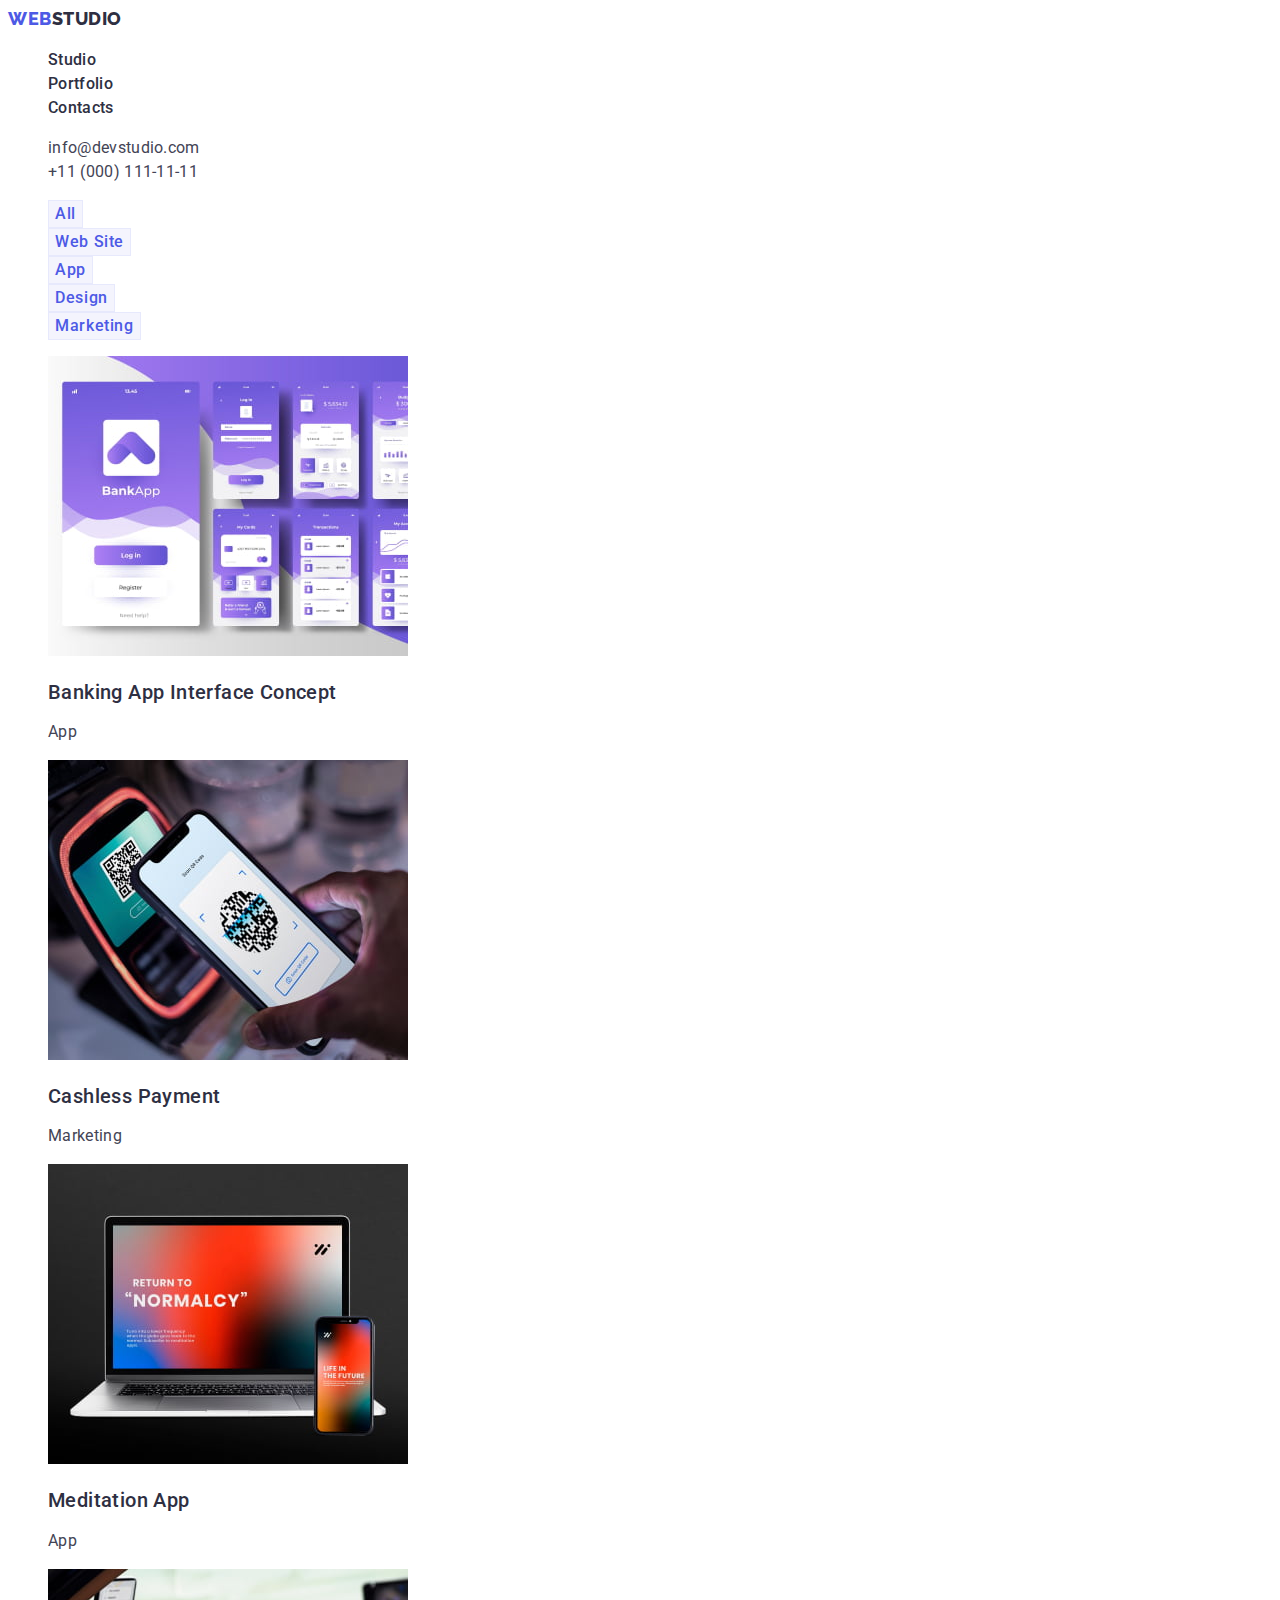
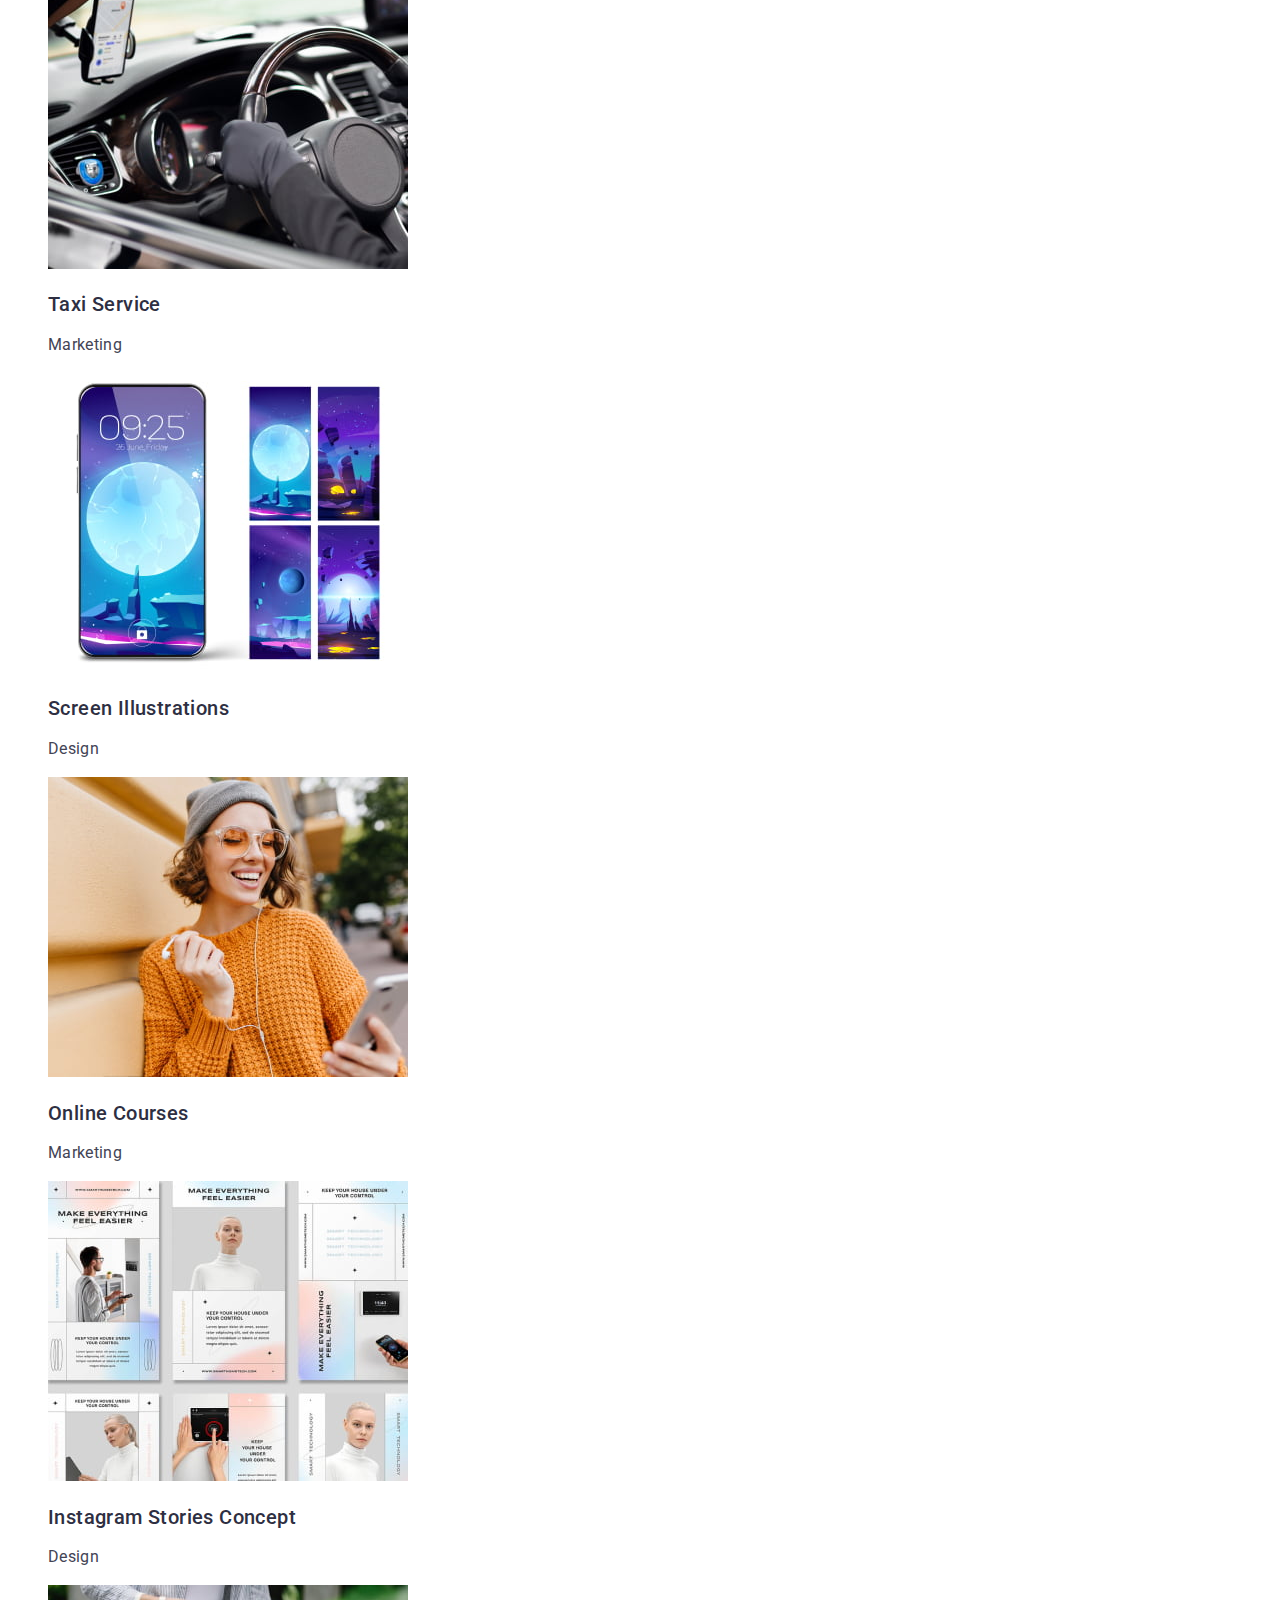
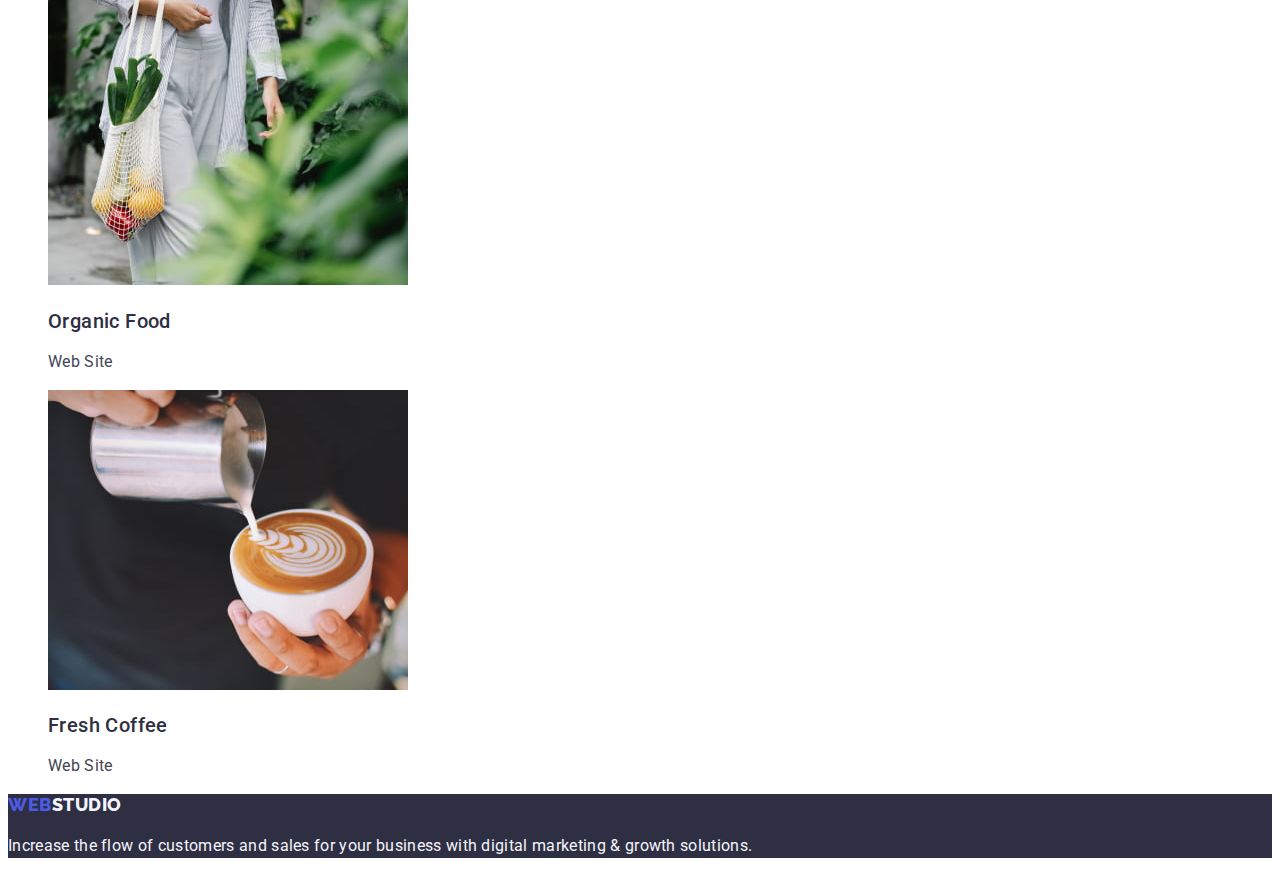
==== portfolio.html @ a61b1b6b "Initial commit" ====
<!DOCTYPE html>
<html lang="en">
  <head>
    <meta charset="UTF-8" />
    <link rel="preconnect" href="https://fonts.googleapis.com" />
    <link rel="preconnect" href="https://fonts.gstatic.com" crossorigin />
    <link
      href="https://fonts.googleapis.com/css2?family=Raleway:wght@800&family=Roboto:wght@400;500;700;900&display=swap"
      rel="stylesheet"
    />
    <link rel="stylesheet" href="./css/styles.css" />
    <title>Portfolio</title>
  </head>
  <body>
    <header class="top-line">
      <!--Top pannel-->
      <nav>
        <a class="logo link" href="./index.html"
          >Web<span class="nav-logo-span">Studio</span></a
        >
        <ul class="list">
          <li>
            <a class="nav-menu link" href="./index.html">Studio</a>
          </li>
          <li>
            <a class="nav-menu link" href="./portfolio.html">Portfolio</a>
          </li>
          <li>
            <a class="nav-menu link" href="">Contacts</a>
          </li>
        </ul>
      </nav>
      <address class="address-style">
        <ul class="list">
          <li>
            <a class="address-text link" href="mailto:info@devstudio.com"
              >info@devstudio.com</a
            >
          </li>
          <li>
            <a class="address-text link" href="tel:+110001111111"
              >+11 (000) 111-11-11</a
            >
          </li>
        </ul>
      </address>
    </header>
    <main>
      <section>
        <h1 hidden>Our Portfolio</h1>
        <!--Filters-->
        <ul class="list">
          <li><button class="filter-button" type="button">All</button></li>
          <li><button class="filter-button" type="button">Web Site</button></li>
          <li><button class="filter-button" type="button">App</button></li>
          <li><button class="filter-button" type="button">Design</button></li>
          <li>
            <button class="filter-button" type="button">Marketing</button>
          </li>
        </ul>
        <!--Portfolio list-->
        <ul class="list">
          <!--Row 1-->
          <li>
            <a class="link" href="">
              <img
                src="./images/portfolio/img-1.jpg"
                alt="purple bank app"
                width="360"
                height="300"
              />
              <h2 class="header-three">Banking App Interface Concept</h2>
              <p class="p-text">App</p>
            </a>
          </li>
          <li>
            <a class="link" href="">
              <img
                src="./images/portfolio/img-2.jpg"
                alt="QRcode reader on smartphone"
                width="360"
                height="300"
              />
              <h2 class="header-three">Cashless Payment</h2>
              <p class="p-text">Marketing</p>
            </a>
          </li>
          <li>
            <a class="link" href="">
              <img
                src="./images/portfolio/img-3.jpg"
                alt="return to normalcy tagline on laptop's and smartphone's screens"
                width="360"
                height="300"
              />
              <h2 class="header-three">Meditation App</h2>
              <p class="p-text">App</p>
            </a>
          </li>
          <!--Row 2-->
          <li>
            <a class="link" href="">
              <img
                src="./images/portfolio/img-4.jpg"
                alt="driving in black gloves"
                width="360"
                height="300"
              />
              <h2 class="header-three">Taxi Service</h2>
              <p class="p-text">Marketing</p>
            </a>
          </li>
          <li>
            <a class="link" href="">
              <img
                src="./images/portfolio/img-5.jpg"
                alt="fantastic screensaver"
                width="360"
                height="300"
              />
              <h2 class="header-three">Screen Illustrations</h2>
              <p class="p-text">Design</p>
            </a>
          </li>
          <li>
            <a class="link" href="">
              <img
                src="./images/portfolio/img-6.jpg"
                alt="pretty woman is listening music from smartphone"
                width="360"
                height="300"
              />
              <h2 class="header-three">Online Courses</h2>
              <p class="p-text">Marketing</p>
            </a>
          </li>
          <!--Row 3-->
          <li>
            <a class="link" href="">
              <img
                src="./images/portfolio/img-7.jpg"
                alt="slides with a woman in white"
                width="360"
                height="300"
              />
              <h2 class="header-three">Instagram Stories Concept</h2>
              <p class="p-text">Design</p>
            </a>
          </li>
          <li>
            <a class="link" href="">
              <img
                src="./images/portfolio/img-8.jpg"
                alt="woman carries a mesh bag with vegetables"
                width="360"
                height="300"
              />
              <h2 class="header-three">Organic Food</h2>
              <p class="p-text">Web Site</p>
            </a>
          </li>
          <li>
            <a class="link" href="">
              <img
                src="./images/portfolio/img-9.jpg"
                alt="pouring cream into a cup of coffee"
                width="360"
                height="300"
              />
              <h2 class="header-three">Fresh Coffee</h2>
              <p class="p-text">Web Site</p>
            </a>
          </li>
        </ul>
      </section>
    </main>
    <!--Footer-->
    <footer class="footer">
      <a class="logo link" href="./index.html"
        >Web<span class="footer-text">Studio</span></a
      >
      <p class="footer-text">
        Increase the flow of customers and sales for your business with digital
        marketing & growth solutions.
      </p>
    </footer>
  </body>
</html>
---- css/styles.css ----
:root {
  --primary-brand-color: #4d5ae5;
  --body-text-color: #434455;
  --dark-color: #2e2f42;
  --white-color: #ffffff;
  --accent-color: #e7e9fc;
  --pressed-state-color: #404bbf;
  --light-color: #f4f4fd;
}

body {
  font-family: 'Roboto', sans-serif;
  font-size: 16px;
  line-height: 24px;
  color: var(--body-text-color);
  /* or 150% */
  letter-spacing: 0.02em;
  background-color: var(--white-color);
}

.top-line {
  background-color: var(--white-color);
}

.logo {
  font-family: 'Raleway', sans-serif;
  font-weight: 800;
  font-size: 18px;
  line-height: 1.17;
  letter-spacing: 0.03em;
  text-transform: uppercase;
  color: var(--primary-brand-color);
}

.nav-logo-span {
  color: var(--dark-color);
}

.link {
  text-decoration: none;
}

.list {
  list-style: none;
}

.nav-menu {
  font-weight: 500;
  color: var(--dark-color);
}

.address-text {
  color: var(--body-text-color);
}

.address-style {
  font-style: normal;
}

.nav-menu:hover,
.address-text:hover,
.nav-menu:focus,
.address-text:focus {
  color: var(--pressed-state-color);
}

.hero {
  background-color: var(--dark-color);
}

.header-one {
  font-weight: 700;
  font-size: 56px;
  line-height: 1.07;
  text-align: center;
  letter-spacing: 0.02em;
  color: var(--white-color);
}

.order-service-button {
  font-family: 'Roboto', sans-serif;
  background-color: var(--primary-brand-color);
  font-weight: 500;
  font-size: 16px;
  line-height: 24px;
  letter-spacing: 0.04em;
  color: var(--white-color);
  cursor: pointer;
}

.order-service-button:hover,
.order-service-button:focus {
  background-color: var(--pressed-state-color);
}

.header-three {
  font-weight: 500;
  font-size: 20px;
  letter-spacing: 0.02em;
  color: var(--dark-color);
}

.p-text {
  letter-spacing: 0.02em;
  color: var(--body-text-color);
}

.header-two {
  font-weight: 700;
  font-size: 36px;
  line-height: 1.11;
  text-align: center;
  letter-spacing: 0.02em;
  text-transform: capitalize;
  color: var(--dark-color);
}

.our-team {
  background-color: var(--light-color);
}

.team-card {
  background-color: var(--white-color);
}

.our-team-text {
  text-align: center;
}

.footer {
  background-color: var(--dark-color);
}

.footer-text {
  color: var(--light-color);
}

.filter-button {
  font-family: 'Roboto', sans-serif;
  background-color: var(--light-color);
  border: 1px solid var(--accent-color);
  font-weight: 500;
  font-size: 16px;
  line-height: 24px;
  text-align: center;
  letter-spacing: 0.04em;
  color: var(--primary-brand-color);
  cursor: pointer;
}

.filter-button:hover,
.filter-button:focus {
  background-color: var(--pressed-state-color);
  color: var(--white-color);
}
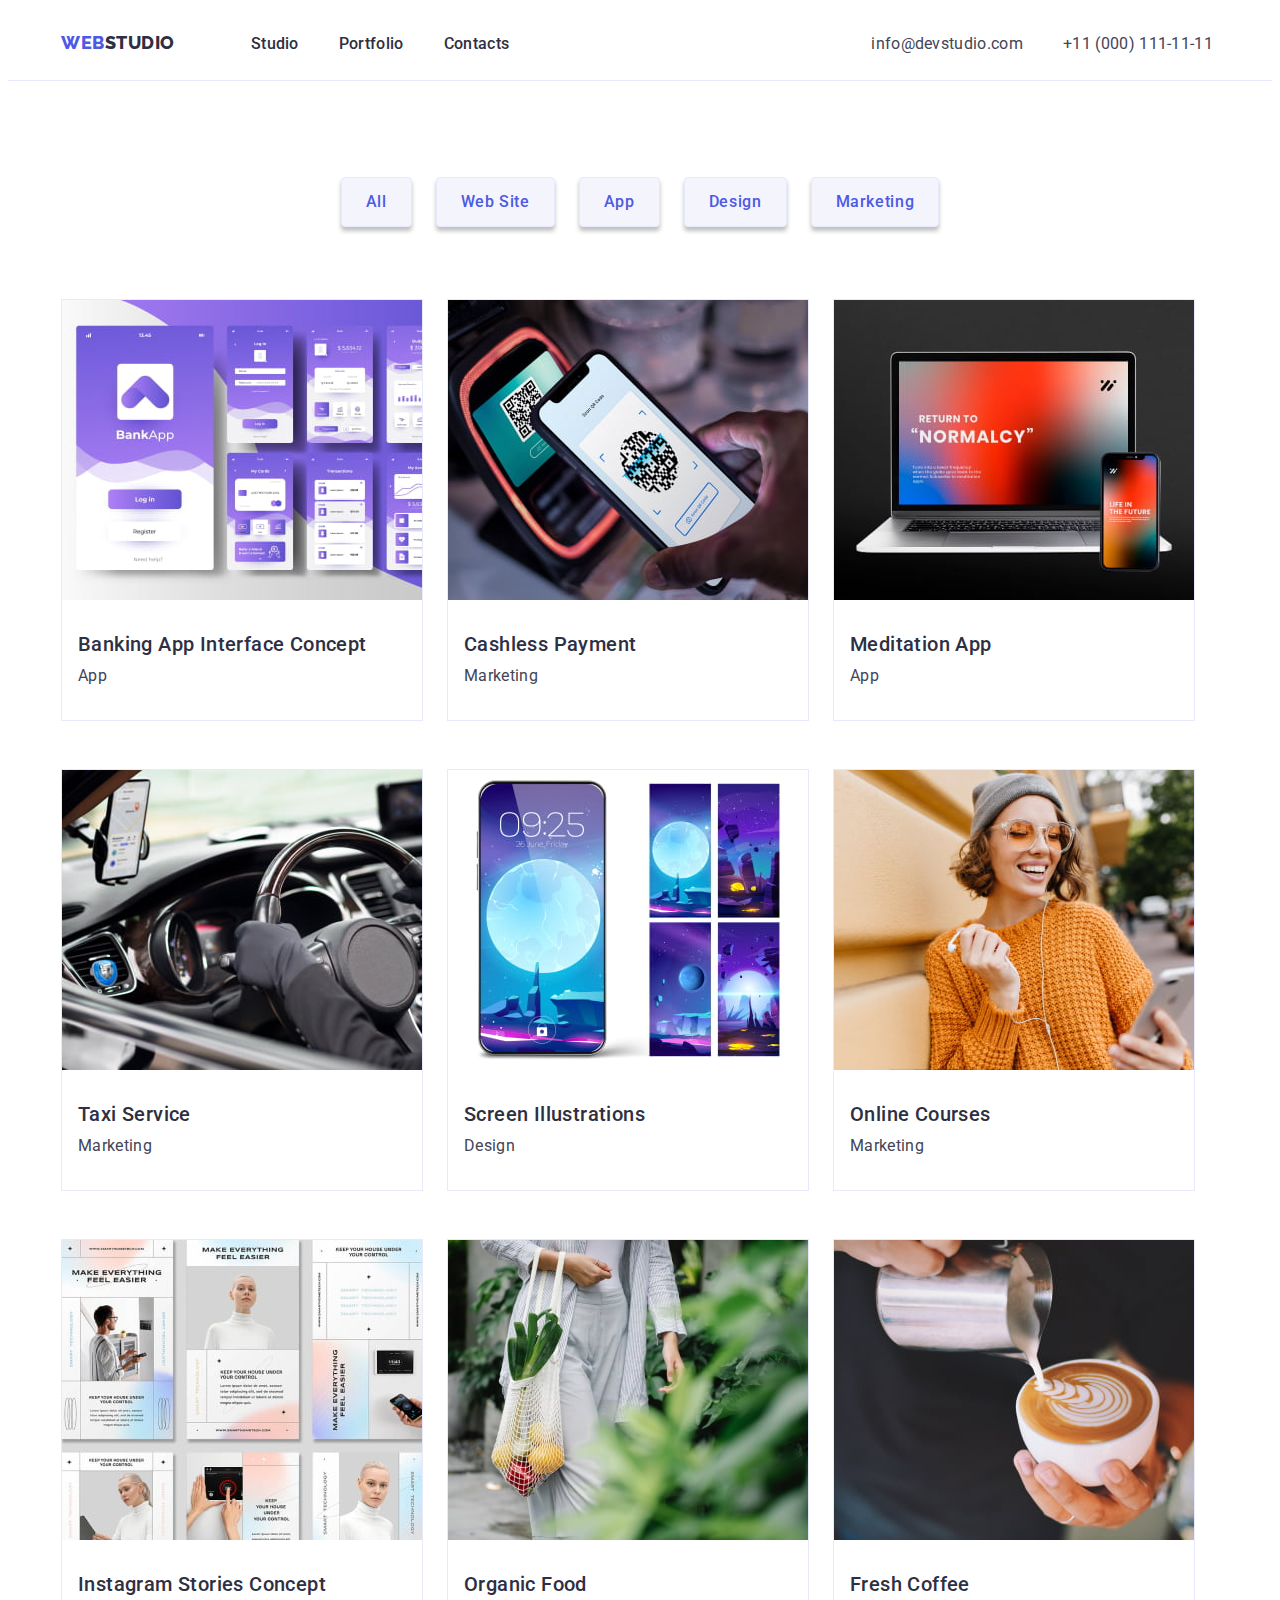
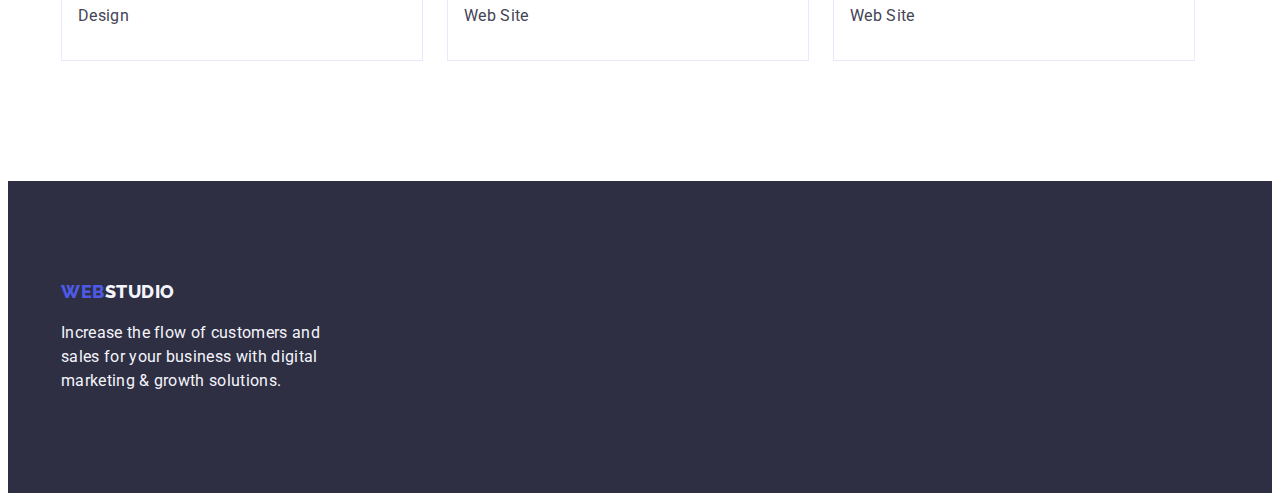
==== commit d0c12d7e: "hw3 1st submission" ====
--- a/portfolio.html
+++ b/portfolio.html
@@ -8,181 +8,213 @@
       href="https://fonts.googleapis.com/css2?family=Raleway:wght@800&family=Roboto:wght@400;500;700;900&display=swap"
       rel="stylesheet"
     />
+    <link
+      rel="stylesheet"
+      href="https://cdnjs.cloudflare.com/ajax/libs/modern-normalize/2.0.0/modern-normalize.min.css"
+      integrity="sha512-4xo8blKMVCiXpTaLzQSLSw3KFOVPWhm/TRtuPVc4WG6kUgjH6J03IBuG7JZPkcWMxJ5huwaBpOpnwYElP/m6wg=="
+      crossorigin="anonymous"
+      referrerpolicy="no-referrer"
+    />
     <link rel="stylesheet" href="./css/styles.css" />
     <title>Portfolio</title>
   </head>
   <body>
-    <header class="top-line">
-      <!--Top pannel-->
-      <nav>
-        <a class="logo link" href="./index.html"
-          >Web<span class="nav-logo-span">Studio</span></a
-        >
-        <ul class="list">
-          <li>
-            <a class="nav-menu link" href="./index.html">Studio</a>
-          </li>
-          <li>
-            <a class="nav-menu link" href="./portfolio.html">Portfolio</a>
-          </li>
-          <li>
-            <a class="nav-menu link" href="">Contacts</a>
-          </li>
-        </ul>
-      </nav>
-      <address class="address-style">
-        <ul class="list">
-          <li>
-            <a class="address-text link" href="mailto:info@devstudio.com"
-              >info@devstudio.com</a
-            >
-          </li>
-          <li>
-            <a class="address-text link" href="tel:+110001111111"
-              >+11 (000) 111-11-11</a
-            >
-          </li>
-        </ul>
-      </address>
+    <!--Top pannel-->
+    <header class="header">
+      <div class="header-container container">
+        <nav class="nav-container">
+          <a class="logo link" href="./index.html"
+            >Web<span class="nav-logo-span">Studio</span></a
+          >
+          <ul class="nav-menu-container list">
+            <li>
+              <a class="nav-menu link" href="./index.html">Studio</a>
+            </li>
+            <li>
+              <a class="nav-menu link" href="./portfolio.html">Portfolio</a>
+            </li>
+            <li>
+              <a class="nav-menu link" href="">Contacts</a>
+            </li>
+          </ul>
+        </nav>
+        <address class="address-style">
+          <ul class="address-container list">
+            <li>
+              <a class="address-text link" href="mailto:info@devstudio.com"
+                >info@devstudio.com</a
+              >
+            </li>
+            <li>
+              <a class="address-text link" href="tel:+110001111111"
+                >+11 (000) 111-11-11</a
+              >
+            </li>
+          </ul>
+        </address>
+      </div>
     </header>
     <main>
       <section>
-        <h1 hidden>Our Portfolio</h1>
-        <!--Filters-->
-        <ul class="list">
-          <li><button class="filter-button" type="button">All</button></li>
-          <li><button class="filter-button" type="button">Web Site</button></li>
-          <li><button class="filter-button" type="button">App</button></li>
-          <li><button class="filter-button" type="button">Design</button></li>
-          <li>
-            <button class="filter-button" type="button">Marketing</button>
-          </li>
-        </ul>
-        <!--Portfolio list-->
-        <ul class="list">
-          <!--Row 1-->
-          <li>
-            <a class="link" href="">
-              <img
-                src="./images/portfolio/img-1.jpg"
-                alt="purple bank app"
-                width="360"
-                height="300"
-              />
-              <h2 class="header-three">Banking App Interface Concept</h2>
-              <p class="p-text">App</p>
-            </a>
-          </li>
-          <li>
-            <a class="link" href="">
-              <img
-                src="./images/portfolio/img-2.jpg"
-                alt="QRcode reader on smartphone"
-                width="360"
-                height="300"
-              />
-              <h2 class="header-three">Cashless Payment</h2>
-              <p class="p-text">Marketing</p>
-            </a>
-          </li>
-          <li>
-            <a class="link" href="">
-              <img
-                src="./images/portfolio/img-3.jpg"
-                alt="return to normalcy tagline on laptop's and smartphone's screens"
-                width="360"
-                height="300"
-              />
-              <h2 class="header-three">Meditation App</h2>
-              <p class="p-text">App</p>
-            </a>
-          </li>
-          <!--Row 2-->
-          <li>
-            <a class="link" href="">
-              <img
-                src="./images/portfolio/img-4.jpg"
-                alt="driving in black gloves"
-                width="360"
-                height="300"
-              />
-              <h2 class="header-three">Taxi Service</h2>
-              <p class="p-text">Marketing</p>
-            </a>
-          </li>
-          <li>
-            <a class="link" href="">
-              <img
-                src="./images/portfolio/img-5.jpg"
-                alt="fantastic screensaver"
-                width="360"
-                height="300"
-              />
-              <h2 class="header-three">Screen Illustrations</h2>
-              <p class="p-text">Design</p>
-            </a>
-          </li>
-          <li>
-            <a class="link" href="">
-              <img
-                src="./images/portfolio/img-6.jpg"
-                alt="pretty woman is listening music from smartphone"
-                width="360"
-                height="300"
-              />
-              <h2 class="header-three">Online Courses</h2>
-              <p class="p-text">Marketing</p>
-            </a>
-          </li>
-          <!--Row 3-->
-          <li>
-            <a class="link" href="">
-              <img
-                src="./images/portfolio/img-7.jpg"
-                alt="slides with a woman in white"
-                width="360"
-                height="300"
-              />
-              <h2 class="header-three">Instagram Stories Concept</h2>
-              <p class="p-text">Design</p>
-            </a>
-          </li>
-          <li>
-            <a class="link" href="">
-              <img
-                src="./images/portfolio/img-8.jpg"
-                alt="woman carries a mesh bag with vegetables"
-                width="360"
-                height="300"
-              />
-              <h2 class="header-three">Organic Food</h2>
-              <p class="p-text">Web Site</p>
-            </a>
-          </li>
-          <li>
-            <a class="link" href="">
-              <img
-                src="./images/portfolio/img-9.jpg"
-                alt="pouring cream into a cup of coffee"
-                width="360"
-                height="300"
-              />
-              <h2 class="header-three">Fresh Coffee</h2>
-              <p class="p-text">Web Site</p>
-            </a>
-          </li>
-        </ul>
+        <div class="portfolio-page-container container">
+          <h1 hidden>Our Portfolio</h1>
+          <!--Filters-->
+          <ul class="portfolio-page-filter-container list">
+            <li class="card">
+              <button class="filter-button" type="button">All</button>
+            </li>
+            <li class="card">
+              <button class="filter-button" type="button">Web Site</button>
+            </li>
+            <li class="card">
+              <button class="filter-button" type="button">App</button>
+            </li>
+            <li class="card">
+              <button class="filter-button" type="button">Design</button>
+            </li>
+            <li class="card">
+              <button class="filter-button" type="button">Marketing</button>
+            </li>
+          </ul>
+          <!--Portfolio list-->
+          <ul class="portfolio-page-list-container list">
+            <!--Row 1-->
+            <li class="portfolio-page-card">
+              <a class="link" href="">
+                <img
+                  class="photo"
+                  src="./images/portfolio/img-1.jpg"
+                  alt="purple bank app"
+                />
+                <div class="portfolio-page-card-content">
+                  <h2 class="header-three">Banking App Interface Concept</h2>
+                  <p class="portfolio-page-card-text text">App</p>
+                </div>
+              </a>
+            </li>
+            <li class="portfolio-page-card">
+              <a class="link" href="">
+                <img
+                  class="photo"
+                  src="./images/portfolio/img-2.jpg"
+                  alt="QRcode reader on smartphone"
+                />
+                <div class="portfolio-page-card-content">
+                  <h2 class="header-three">Cashless Payment</h2>
+                  <p class="text">Marketing</p>
+                </div>
+              </a>
+            </li>
+            <li class="portfolio-page-card">
+              <a class="link" href="">
+                <img
+                  class="photo"
+                  src="./images/portfolio/img-3.jpg"
+                  alt="return to normalcy tagline on laptop's and smartphone's screens"
+                />
+                <div class="portfolio-page-card-content">
+                  <h2 class="header-three">Meditation App</h2>
+                  <p class="text">App</p>
+                </div>
+              </a>
+            </li>
+            <!--Row 2-->
+            <li class="portfolio-page-card">
+              <a class="link" href="">
+                <img
+                  class="photo"
+                  src="./images/portfolio/img-4.jpg"
+                  alt="driving in black gloves"
+                />
+                <div class="portfolio-page-card-content">
+                  <h2 class="header-three">Taxi Service</h2>
+                  <p class="text">Marketing</p>
+                </div>
+              </a>
+            </li>
+            <li class="portfolio-page-card">
+              <a class="link" href="">
+                <img
+                  class="photo"
+                  src="./images/portfolio/img-5.jpg"
+                  alt="fantastic screensaver"
+                />
+                <div class="portfolio-page-card-content">
+                  <h2 class="header-three">Screen Illustrations</h2>
+                  <p class="text">Design</p>
+                </div>
+              </a>
+            </li>
+            <li class="portfolio-page-card">
+              <a class="link" href="">
+                <img
+                  class="photo"
+                  src="./images/portfolio/img-6.jpg"
+                  alt="pretty woman is listening music from smartphone"
+                />
+                <div class="portfolio-page-card-content">
+                  <h2 class="header-three">Online Courses</h2>
+                  <p class="text">Marketing</p>
+                </div>
+              </a>
+            </li>
+            <!--Row 3-->
+            <li class="portfolio-page-card">
+              <a class="link" href="">
+                <img
+                  class="photo"
+                  src="./images/portfolio/img-7.jpg"
+                  alt="slides with a woman in white"
+                />
+                <div class="portfolio-page-card-content">
+                  <h2 class="header-three">Instagram Stories Concept</h2>
+                  <p class="text">Design</p>
+                </div>
+              </a>
+            </li>
+            <li class="portfolio-page-card">
+              <a class="link" href="">
+                <img
+                  class="photo"
+                  src="./images/portfolio/img-8.jpg"
+                  alt="woman carries a mesh bag with vegetables"
+                />
+                <div class="portfolio-page-card-content">
+                  <h2 class="header-three">Organic Food</h2>
+                  <p class="text">Web Site</p>
+                </div>
+              </a>
+            </li>
+            <li class="portfolio-page-card">
+              <a class="link" href="">
+                <img
+                  class="photo"
+                  src="./images/portfolio/img-9.jpg"
+                  alt="pouring cream into a cup of coffee"
+                />
+                <div class="portfolio-page-card-content">
+                  <h2 class="header-three">Fresh Coffee</h2>
+                  <p class="text">Web Site</p>
+                </div>
+              </a>
+            </li>
+          </ul>
+        </div>
       </section>
     </main>
     <!--Footer-->
     <footer class="footer">
-      <a class="logo link" href="./index.html"
-        >Web<span class="footer-text">Studio</span></a
-      >
-      <p class="footer-text">
-        Increase the flow of customers and sales for your business with digital
-        marketing & growth solutions.
-      </p>
+      <div class="footer-container container">
+        <div class="footer-inner-container">
+          <a class="logo link" href="./index.html"
+            >Web<span class="footer-text">Studio</span></a
+          >
+          <p class="footer-text">
+            Increase the flow of customers and sales for your business with
+            digital marketing & growth solutions.
+          </p>
+        </div>
+      </div>
     </footer>
   </body>
 </html>
--- a/css/styles.css
+++ b/css/styles.css
@@ -1,4 +1,33 @@
+/*reset*/
+h1,
+h2,
+h3,
+h4,
+h5,
+h6,
+p,
+ul {
+  margin: 0;
+}
+
+ul {
+  list-style: none;
+  padding: 0;
+}
+
+.link {
+  text-decoration: none;
+  color: currentColor;
+}
+
+.address-style {
+  font-style: normal;
+}
+
+/*variables*/
+
 :root {
+  /*colors*/
   --primary-brand-color: #4d5ae5;
   --body-text-color: #434455;
   --dark-color: #2e2f42;
@@ -6,66 +35,31 @@
   --accent-color: #e7e9fc;
   --pressed-state-color: #404bbf;
   --light-color: #f4f4fd;
-}
+  /*font-families*/
+  --primary-font-family: 'Roboto', sans-serif;
+  --logo-font-family: 'Raleway', sans-serif;
+}
+
+/*base styles*/
 
 body {
-  font-family: 'Roboto', sans-serif;
+  font-family: var(--primary-font-family);
   font-size: 16px;
   line-height: 24px;
   color: var(--body-text-color);
   /* or 150% */
   letter-spacing: 0.02em;
   background-color: var(--white-color);
-}
-
-.top-line {
-  background-color: var(--white-color);
-}
-
-.logo {
-  font-family: 'Raleway', sans-serif;
-  font-weight: 800;
-  font-size: 18px;
-  line-height: 1.17;
-  letter-spacing: 0.03em;
-  text-transform: uppercase;
-  color: var(--primary-brand-color);
-}
-
-.nav-logo-span {
-  color: var(--dark-color);
-}
-
-.link {
-  text-decoration: none;
-}
-
-.list {
-  list-style: none;
-}
-
-.nav-menu {
-  font-weight: 500;
-  color: var(--dark-color);
-}
-
-.address-text {
-  color: var(--body-text-color);
-}
-
-.address-style {
-  font-style: normal;
-}
-
-.nav-menu:hover,
-.address-text:hover,
-.nav-menu:focus,
-.address-text:focus {
-  color: var(--pressed-state-color);
-}
-
-.hero {
-  background-color: var(--dark-color);
+  max-width: 1440px;
+}
+
+.container {
+  max-width: 1158px;
+  margin: 0 auto;
+}
+
+.card:not(:last-child) {
+  margin-right: 24px;
 }
 
 .header-one {
@@ -75,34 +69,6 @@
   text-align: center;
   letter-spacing: 0.02em;
   color: var(--white-color);
-}
-
-.order-service-button {
-  font-family: 'Roboto', sans-serif;
-  background-color: var(--primary-brand-color);
-  font-weight: 500;
-  font-size: 16px;
-  line-height: 24px;
-  letter-spacing: 0.04em;
-  color: var(--white-color);
-  cursor: pointer;
-}
-
-.order-service-button:hover,
-.order-service-button:focus {
-  background-color: var(--pressed-state-color);
-}
-
-.header-three {
-  font-weight: 500;
-  font-size: 20px;
-  letter-spacing: 0.02em;
-  color: var(--dark-color);
-}
-
-.p-text {
-  letter-spacing: 0.02em;
-  color: var(--body-text-color);
 }
 
 .header-two {
@@ -115,30 +81,198 @@
   color: var(--dark-color);
 }
 
-.our-team {
+.header-three {
+  font-weight: 500;
+  font-size: 20px;
+  letter-spacing: 0.02em;
+  color: var(--dark-color);
+  margin-bottom: 8px;
+}
+
+.photo {
+  display: block;
+  width: 100%;
+}
+
+/*logo*/
+
+.logo {
+  font-family: var(--logo-font-family);
+  font-weight: 800;
+  font-size: 18px;
+  line-height: 1.17;
+  letter-spacing: 0.03em;
+  text-transform: uppercase;
+  color: var(--primary-brand-color);
+}
+
+/*header styles*/
+
+.header {
+  background-color: var(--white-color);
+  border-bottom: 1px solid var(--accent-color);
+}
+
+.header-container {
+  padding: 24px 0;
+  display: flex;
+}
+
+.nav-container {
+  display: flex;
+}
+
+.nav-logo-span {
+  color: var(--dark-color);
+}
+
+.nav-menu-container {
+  display: flex;
+  max-width: 261px;
+  gap: 40px;
+  margin-left: 76px;
+}
+
+.nav-menu {
+  font-weight: 500;
+  color: var(--dark-color);
+}
+
+.nav-menu:hover,
+.address-text:hover,
+.nav-menu:focus,
+.address-text:focus {
+  color: var(--pressed-state-color);
+}
+
+.address-container {
+  display: flex;
+  /*max-width: 344px;*/
+  gap: 40px;
+  margin-left: 362px;
+  justify-content: flex-end;
+}
+
+/*index.html section 1 styles*/
+
+.hero {
+  background-color: var(--dark-color);
+}
+
+.hero-container {
+  padding: 188px 316px;
+}
+
+.hero-header {
+  margin-bottom: 48px;
+}
+
+.order-service-button {
+  font-family: var(--primary-font-family);
+  background-color: var(--primary-brand-color);
+  font-weight: 500;
+  font-size: 16px;
+  line-height: 24px;
+  letter-spacing: 0.04em;
+  color: var(--white-color);
+  cursor: pointer;
+  display: block;
+  margin: 0 auto;
+  padding: 16px 32px;
+  box-shadow: 0px 4px 4px rgba(0, 0, 0, 0.15);
+  border-radius: 4px;
+}
+
+.order-service-button:hover,
+.order-service-button:focus {
+  background-color: var(--pressed-state-color);
+}
+
+/*index.html section 2 styles*/
+
+.webstudio-container {
+  padding: 120px 0;
+  align-items: center;
+}
+
+.webstudio-flex-container {
+  display: flex;
+}
+
+/*index.html section 3 styles*/
+
+.portfolio-header {
+  margin: 0 auto 72px;
+}
+
+.portfolio-container {
+  padding-bottom: 120px;
+  align-items: center;
+}
+
+.portfolio-flex-container {
+  display: flex;
+}
+
+.portfolio-card {
+  max-width: 360px;
+  max-height: 300px;
+}
+
+/*index.html section 4 styles*/
+
+.team {
   background-color: var(--light-color);
+}
+
+.team-container {
+  padding: 120px 0;
+  align-items: center;
+}
+
+.team-header {
+  margin: 0 auto 72px;
+}
+
+.team-flex-container {
+  display: flex;
 }
 
 .team-card {
   background-color: var(--white-color);
-}
-
-.our-team-text {
+  max-width: 264px;
+  max-height: 380px;
+  box-shadow: 0px 1px 6px rgba(46, 47, 66, 0.08),
+    0px 1px 1px rgba(46, 47, 66, 0.16), 0px 2px 1px rgba(46, 47, 66, 0.08);
+  border-radius: 0px 0px 4px 4px;
+}
+
+.team-card-content {
   text-align: center;
-}
-
-.footer {
-  background-color: var(--dark-color);
-}
-
-.footer-text {
-  color: var(--light-color);
+  padding: 32px 16px;
+}
+
+/*portfolio.html section styles*/
+
+.portfolio-page-container {
+  padding-top: 96px;
+  padding-bottom: 120px;
+}
+
+/*portfolio.html filter styles*/
+
+.portfolio-page-filter-container {
+  display: flex;
+  justify-content: center;
+  align-items: center;
+  margin: 0 auto 72px;
 }
 
 .filter-button {
-  font-family: 'Roboto', sans-serif;
+  font-family: var(--primary-font-family);
   background-color: var(--light-color);
   border: 1px solid var(--accent-color);
+  border-radius: 4px;
   font-weight: 500;
   font-size: 16px;
   line-height: 24px;
@@ -146,10 +280,51 @@
   letter-spacing: 0.04em;
   color: var(--primary-brand-color);
   cursor: pointer;
+  padding: 12px 24px;
+  box-shadow: 0px 4px 4px rgba(0, 0, 0, 0.25);
 }
 
 .filter-button:hover,
 .filter-button:focus {
   background-color: var(--pressed-state-color);
   color: var(--white-color);
-}
+  box-shadow: 0px 3px 1px rgba(0, 0, 0, 0.1), 0px 2px 1px rgba(0, 0, 0, 0.08),
+    0px 2px 2px rgba(0, 0, 0, 0.12);
+}
+
+/*portfolio.html portfolio styles*/
+
+.portfolio-page-list-container {
+  display: flex;
+  flex-wrap: wrap;
+  row-gap: 48px;
+  column-gap: 24px;
+}
+
+.portfolio-page-card {
+  /* flex-basis: calc((100%-48px) / 3); - doesn't work */
+  border: 1px solid var(--accent-color);
+}
+
+.portfolio-page-card-content {
+  padding: 32px 0 32px 16px;
+}
+
+/*footer styles*/
+
+.footer {
+  background-color: var(--dark-color);
+}
+
+.footer-container {
+  padding: 100px 0;
+}
+
+.footer-inner-container {
+  max-width: 264px;
+}
+
+.footer-text {
+  color: var(--light-color);
+  margin-top: 16px;
+}
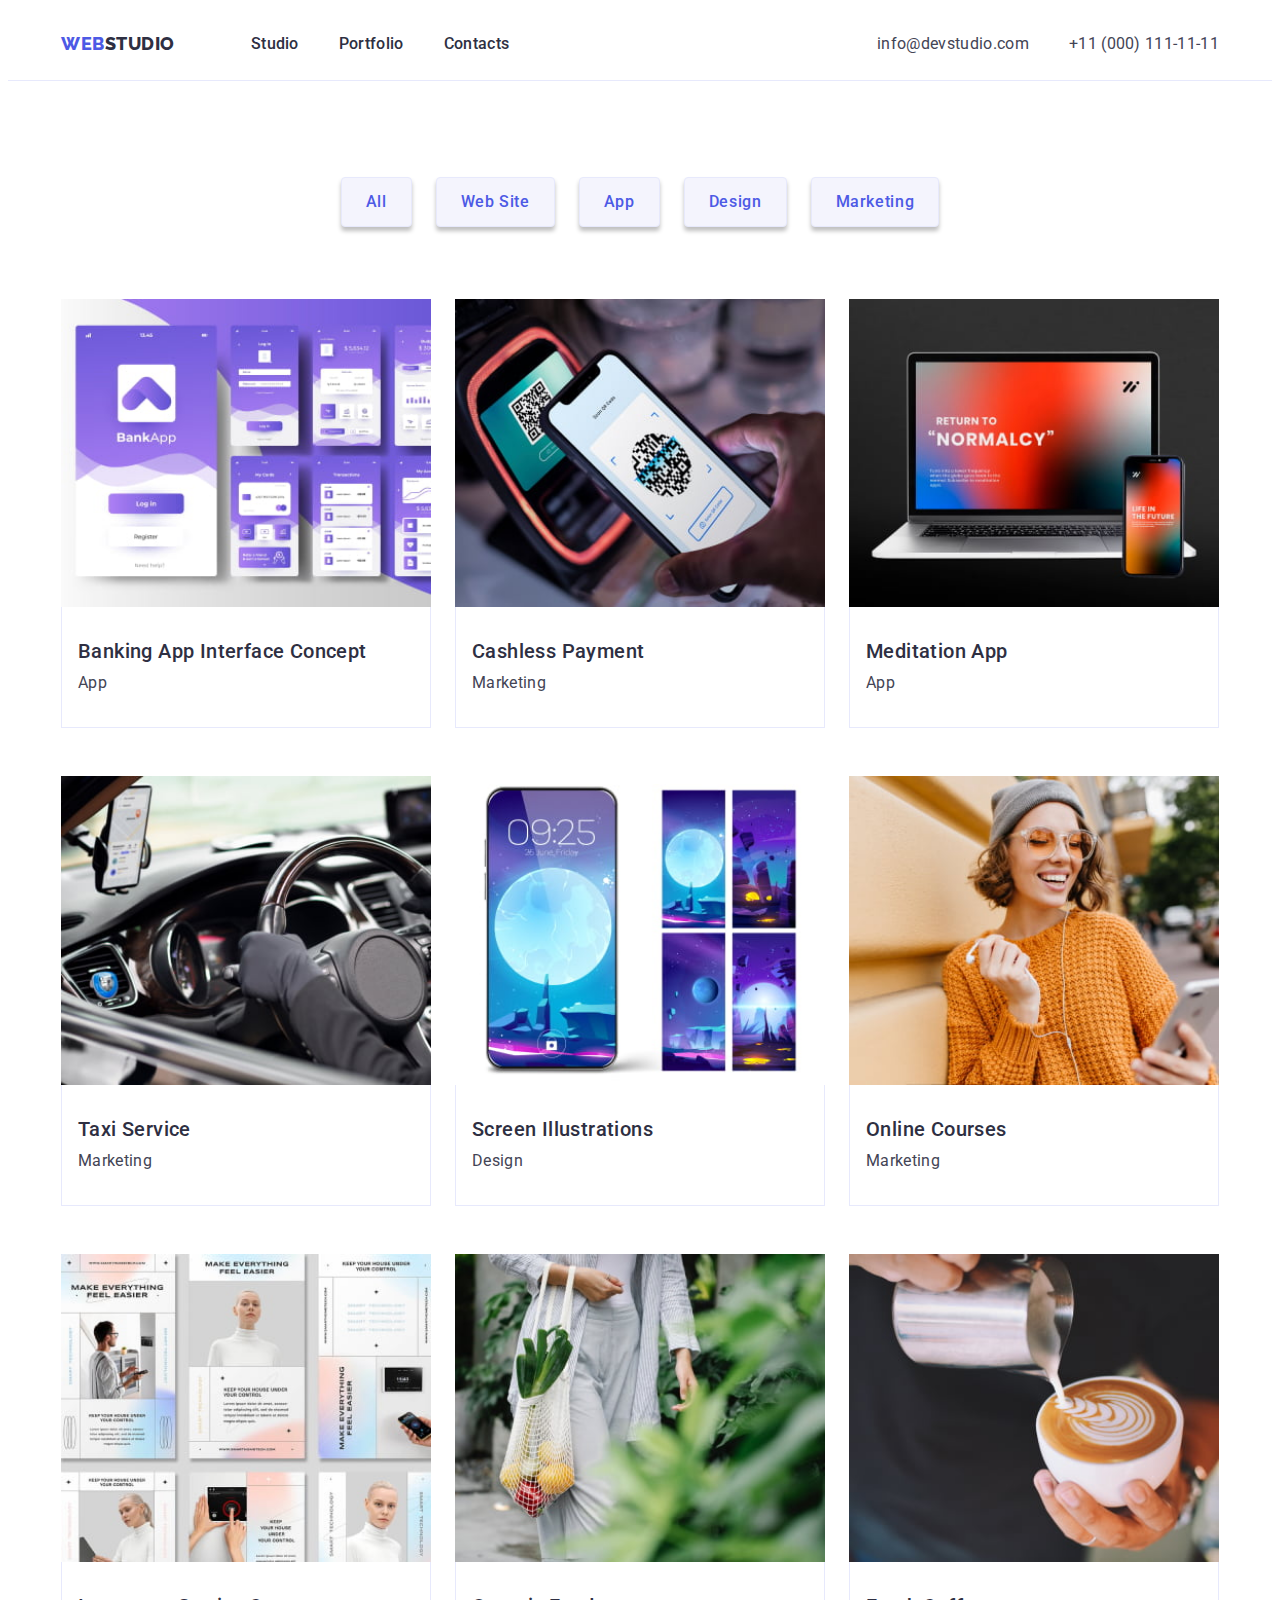
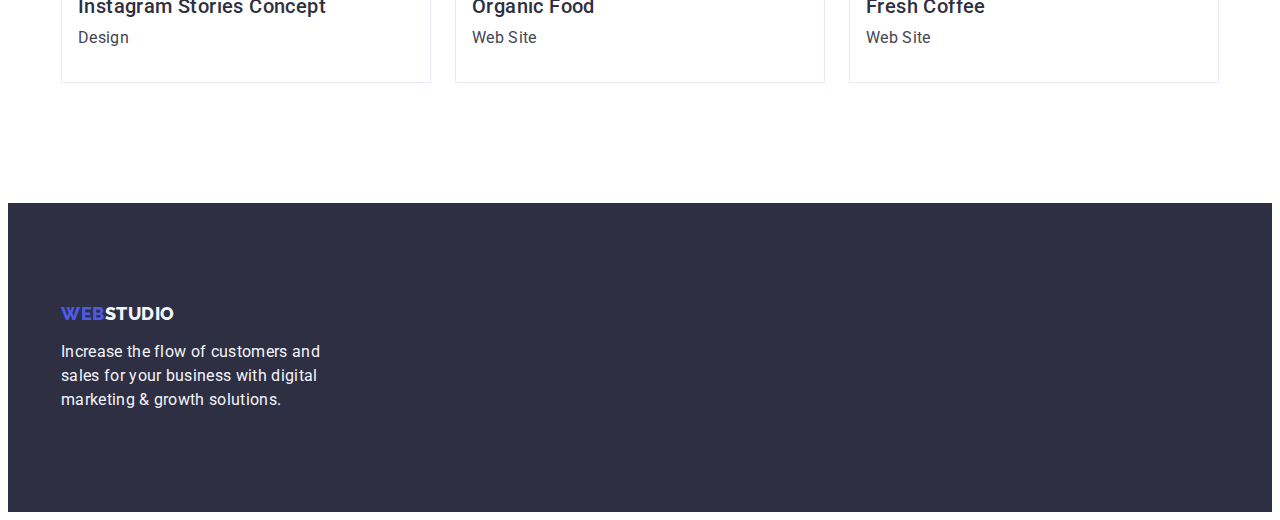
==== commit 67539e46: "hw3 2nd submission" ====
--- a/portfolio.html
+++ b/portfolio.html
@@ -23,30 +23,36 @@
     <header class="header">
       <div class="header-container container">
         <nav class="nav-container">
-          <a class="logo link" href="./index.html"
+          <a class="header-link logo link" href="./index.html"
             >Web<span class="nav-logo-span">Studio</span></a
           >
           <ul class="nav-menu-container list">
             <li>
-              <a class="nav-menu link" href="./index.html">Studio</a>
-            </li>
-            <li>
-              <a class="nav-menu link" href="./portfolio.html">Portfolio</a>
-            </li>
-            <li>
-              <a class="nav-menu link" href="">Contacts</a>
+              <a class="header-link nav-menu link" href="./index.html"
+                >Studio</a
+              >
+            </li>
+            <li>
+              <a class="header-link nav-menu link" href="./portfolio.html"
+                >Portfolio</a
+              >
+            </li>
+            <li>
+              <a class="header-link nav-menu link" href="">Contacts</a>
             </li>
           </ul>
         </nav>
         <address class="address-style">
           <ul class="address-container list">
             <li>
-              <a class="address-text link" href="mailto:info@devstudio.com"
+              <a
+                class="header-link address-text link"
+                href="mailto:info@devstudio.com"
                 >info@devstudio.com</a
               >
             </li>
             <li>
-              <a class="address-text link" href="tel:+110001111111"
+              <a class="header-link address-text link" href="tel:+110001111111"
                 >+11 (000) 111-11-11</a
               >
             </li>
@@ -55,11 +61,11 @@
       </div>
     </header>
     <main>
-      <section>
-        <div class="portfolio-page-container container">
-          <h1 hidden>Our Portfolio</h1>
+      <section class="portfolio-page-section section-alfa">
+        <div class="container">
+          <h1 class="visually-hidden">Our Portfolio</h1>
           <!--Filters-->
-          <ul class="portfolio-page-filter-container list">
+          <ul class="portfolio-page-container list">
             <li class="card">
               <button class="filter-button" type="button">All</button>
             </li>
@@ -204,16 +210,14 @@
     </main>
     <!--Footer-->
     <footer class="footer">
-      <div class="footer-container container">
-        <div class="footer-inner-container">
-          <a class="logo link" href="./index.html"
-            >Web<span class="footer-text">Studio</span></a
-          >
-          <p class="footer-text">
-            Increase the flow of customers and sales for your business with
-            digital marketing & growth solutions.
-          </p>
-        </div>
+      <div class="container">
+        <a class="footer-link logo link" href="./index.html"
+          >Web<span class="footer-text">Studio</span></a
+        >
+        <p class="footer-paragraph footer-text">
+          Increase the flow of customers and sales for your business with
+          digital marketing & growth solutions.
+        </p>
       </div>
     </footer>
   </body>
--- a/css/styles.css
+++ b/css/styles.css
@@ -50,12 +50,20 @@
   /* or 150% */
   letter-spacing: 0.02em;
   background-color: var(--white-color);
-  max-width: 1440px;
+}
+
+.section-alfa {
+  padding-bottom: 120px;
+}
+
+.section-beta {
+  padding: 120px 0;
 }
 
 .container {
   max-width: 1158px;
   margin: 0 auto;
+  padding: 0 15px;
 }
 
 .card:not(:last-child) {
@@ -94,6 +102,19 @@
   width: 100%;
 }
 
+.visually-hidden {
+  position: absolute;
+  width: 1px;
+  height: 1px;
+  margin: -1px;
+  border: 0;
+  padding: 0;
+  white-space: nowrap;
+  clip-path: inset(100%);
+  clip: rect(0 0 0 0);
+  overflow: hidden;
+}
+
 /*logo*/
 
 .logo {
@@ -104,6 +125,7 @@
   letter-spacing: 0.03em;
   text-transform: uppercase;
   color: var(--primary-brand-color);
+  margin-right: 76px;
 }
 
 /*header styles*/
@@ -114,12 +136,20 @@
 }
 
 .header-container {
-  padding: 24px 0;
-  display: flex;
+  display: flex;
+  justify-content: space-between;
+  align-items: center;
+}
+
+.header-link {
+  display: block;
+  padding-top: 24px;
+  padding-bottom: 24px;
 }
 
 .nav-container {
   display: flex;
+  align-items: center;
 }
 
 .nav-logo-span {
@@ -130,7 +160,7 @@
   display: flex;
   max-width: 261px;
   gap: 40px;
-  margin-left: 76px;
+  align-items: center;
 }
 
 .nav-menu {
@@ -147,27 +177,25 @@
 
 .address-container {
   display: flex;
-  /*max-width: 344px;*/
   gap: 40px;
-  margin-left: 362px;
   justify-content: flex-end;
+  align-items: center;
 }
 
 /*index.html section 1 styles*/
 
 .hero {
   background-color: var(--dark-color);
-}
-
-.hero-container {
-  padding: 188px 316px;
+  padding: 188px 0;
 }
 
 .hero-header {
-  margin-bottom: 48px;
+  margin: 0 auto 48px auto;
+  max-width: 496px;
 }
 
 .order-service-button {
+  border: none;
   font-family: var(--primary-font-family);
   background-color: var(--primary-brand-color);
   font-weight: 500;
@@ -181,6 +209,8 @@
   padding: 16px 32px;
   box-shadow: 0px 4px 4px rgba(0, 0, 0, 0.15);
   border-radius: 4px;
+  height: 56px;
+  min-width: 169px;
 }
 
 .order-service-button:hover,
@@ -191,12 +221,12 @@
 /*index.html section 2 styles*/
 
 .webstudio-container {
-  padding: 120px 0;
-  align-items: center;
-}
-
-.webstudio-flex-container {
-  display: flex;
+  display: flex;
+  justify-content: center;
+}
+
+.webstudio-container-item {
+  flex-basis: calc((100% - 3 * 24px) / 4);
 }
 
 /*index.html section 3 styles*/
@@ -206,16 +236,11 @@
 }
 
 .portfolio-container {
-  padding-bottom: 120px;
-  align-items: center;
-}
-
-.portfolio-flex-container {
   display: flex;
 }
 
 .portfolio-card {
-  max-width: 360px;
+  flex-basis: calc((100% - 2 * 24px) / 3);
   max-height: 300px;
 }
 
@@ -225,22 +250,17 @@
   background-color: var(--light-color);
 }
 
-.team-container {
-  padding: 120px 0;
-  align-items: center;
-}
-
 .team-header {
   margin: 0 auto 72px;
 }
 
-.team-flex-container {
+.team-container {
   display: flex;
 }
 
 .team-card {
   background-color: var(--white-color);
-  max-width: 264px;
+  flex-basis: calc((100% - 3 * 24px) / 4);
   max-height: 380px;
   box-shadow: 0px 1px 6px rgba(46, 47, 66, 0.08),
     0px 1px 1px rgba(46, 47, 66, 0.16), 0px 2px 1px rgba(46, 47, 66, 0.08);
@@ -252,16 +272,20 @@
   padding: 32px 16px;
 }
 
+.team-text {
+  /*useles rule, just autocheck requirement to assign class to <p>*/
+  display: block;
+}
+
 /*portfolio.html section styles*/
 
+.portfolio-page-section {
+  padding-top: 96px;
+}
+
+/*portfolio.html filter styles*/
+
 .portfolio-page-container {
-  padding-top: 96px;
-  padding-bottom: 120px;
-}
-
-/*portfolio.html filter styles*/
-
-.portfolio-page-filter-container {
   display: flex;
   justify-content: center;
   align-items: center;
@@ -287,6 +311,7 @@
 .filter-button:hover,
 .filter-button:focus {
   background-color: var(--pressed-state-color);
+  border: 1px solid transparent;
   color: var(--white-color);
   box-shadow: 0px 3px 1px rgba(0, 0, 0, 0.1), 0px 2px 1px rgba(0, 0, 0, 0.08),
     0px 2px 2px rgba(0, 0, 0, 0.12);
@@ -297,34 +322,35 @@
 .portfolio-page-list-container {
   display: flex;
   flex-wrap: wrap;
-  row-gap: 48px;
-  column-gap: 24px;
+  gap: 48px 24px;
 }
 
 .portfolio-page-card {
-  /* flex-basis: calc((100%-48px) / 3); - doesn't work */
+  flex-basis: calc((100% - 2 * 24px) / 3);
+}
+
+.portfolio-page-card-content {
+  padding: 32px 16px;
   border: 1px solid var(--accent-color);
-}
-
-.portfolio-page-card-content {
-  padding: 32px 0 32px 16px;
+  border-top: none;
 }
 
 /*footer styles*/
 
 .footer {
   background-color: var(--dark-color);
-}
-
-.footer-container {
   padding: 100px 0;
 }
 
-.footer-inner-container {
+.footer-link {
+  display: inline-block;
+  margin-bottom: 16px;
+}
+
+.footer-paragraph {
   max-width: 264px;
 }
 
 .footer-text {
   color: var(--light-color);
-  margin-top: 16px;
-}
+}
